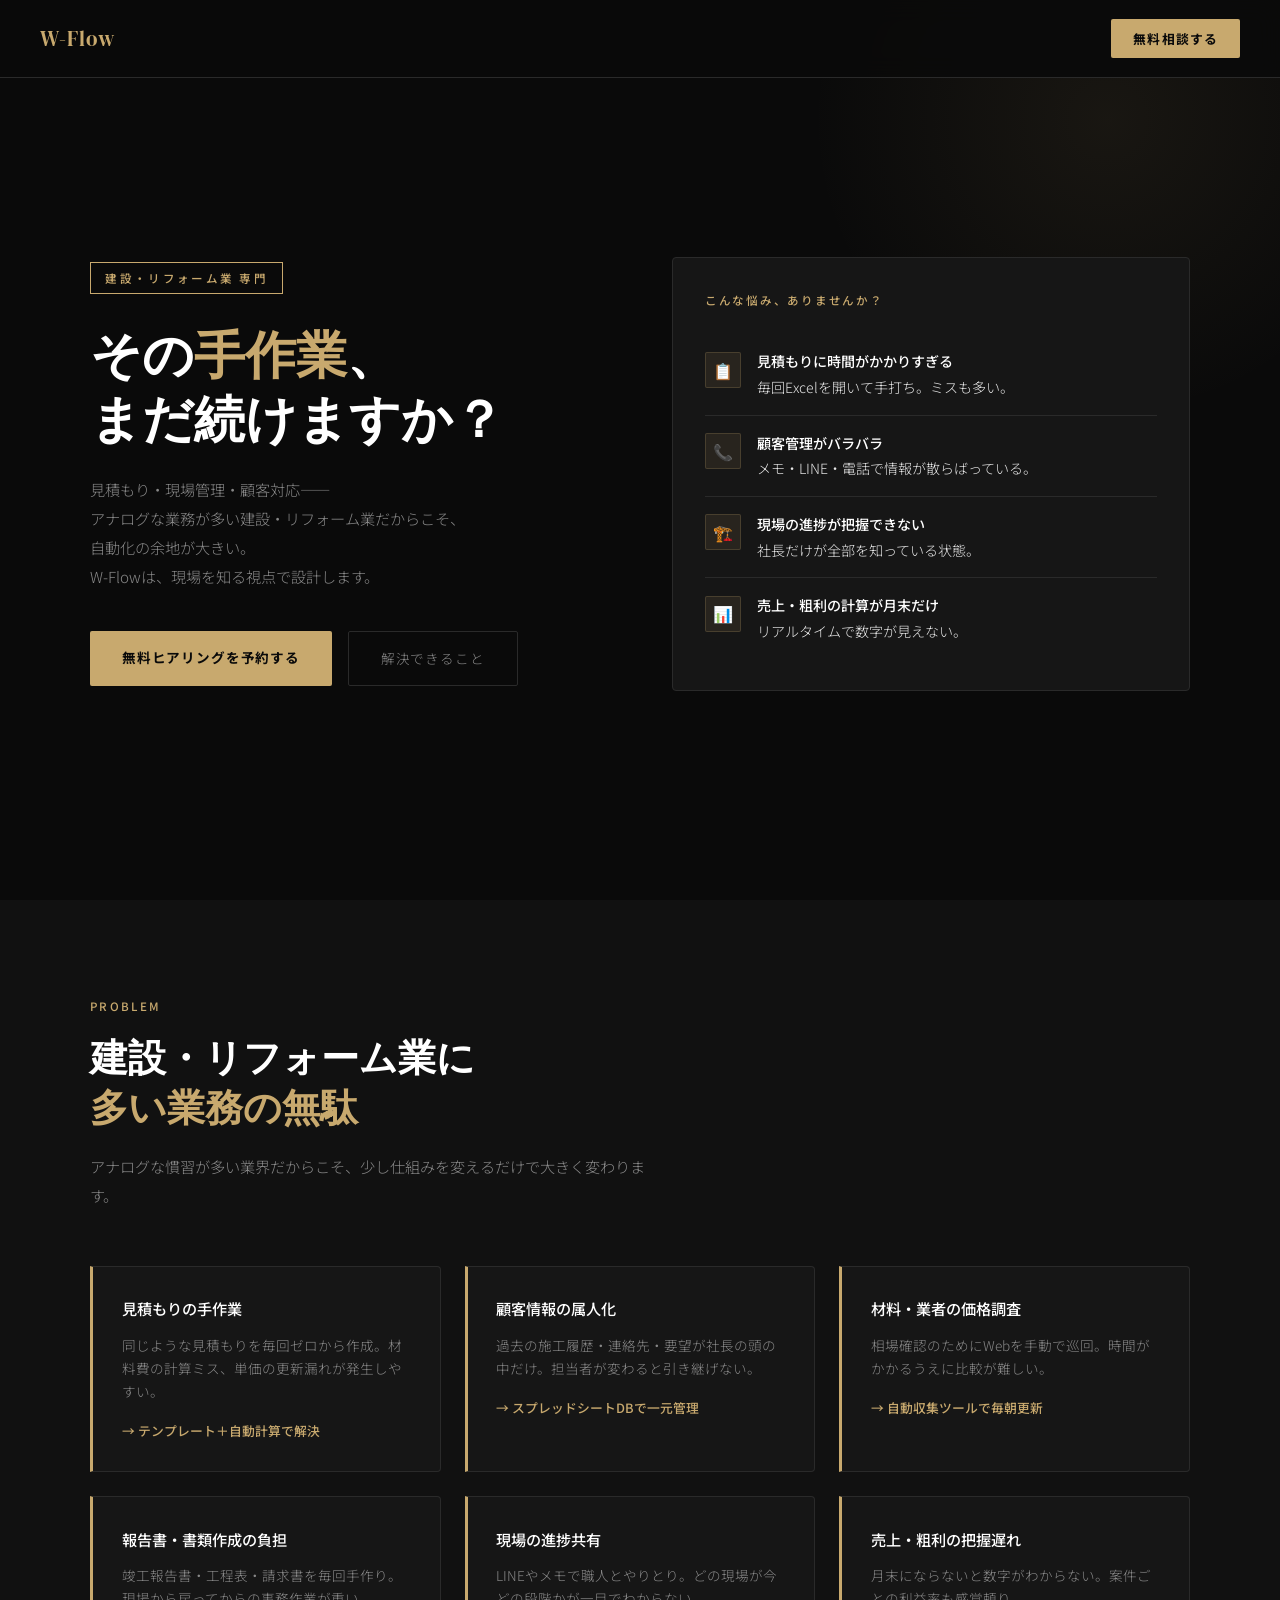
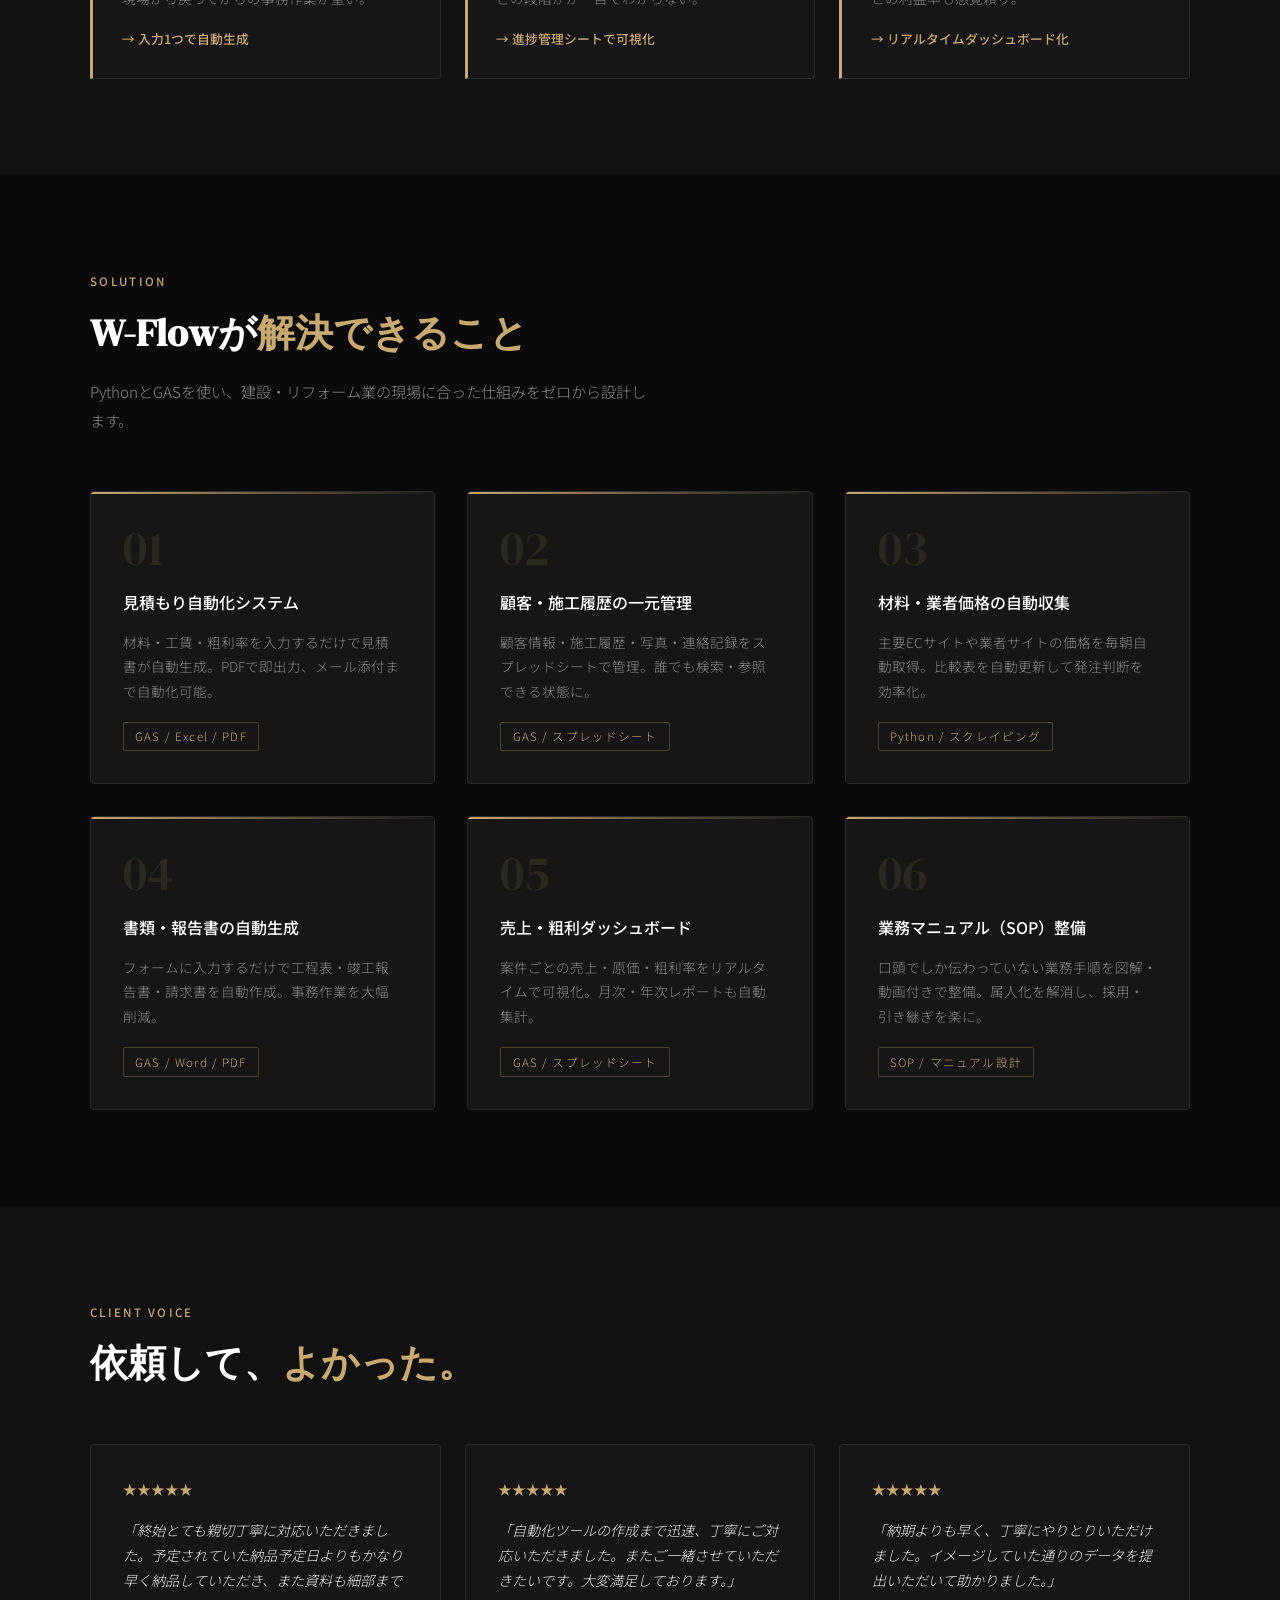
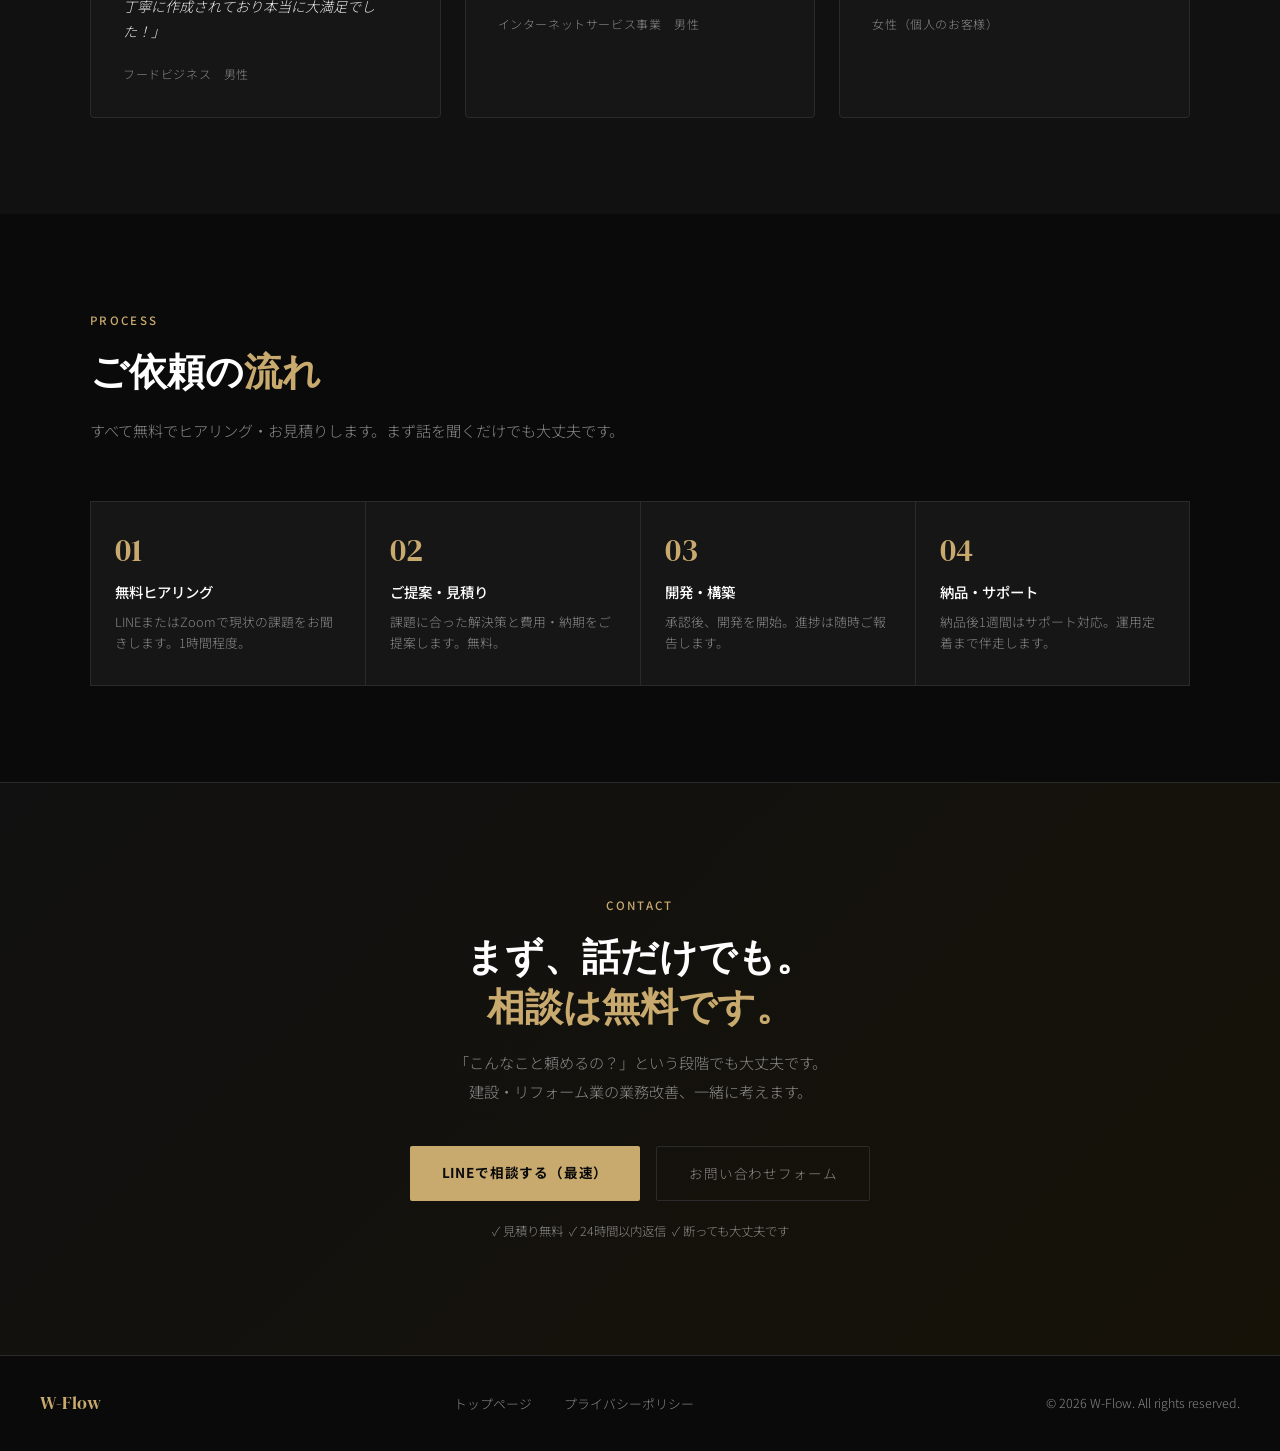
==== construction.html @ d953cd87 "Add files via upload" ====
<!DOCTYPE html>
<html lang="ja">
<head>
<meta charset="UTF-8">
<meta name="viewport" content="width=device-width, initial-scale=1.0">
<title>建設・リフォーム業の業務自動化 | W-Flow</title>
<link rel="preconnect" href="https://fonts.googleapis.com">
<link href="https://fonts.googleapis.com/css2?family=Noto+Sans+JP:wght@300;400;500;700&family=DM+Serif+Display&display=swap" rel="stylesheet">
<style>
  :root {
    --black: #0a0a0a;
    --dark: #111111;
    --card: #161616;
    --border: #2a2a2a;
    --accent: #c8a96e;
    --accent-light: #e8c98e;
    --text: #e8e8e8;
    --muted: #888;
    --white: #ffffff;
  }

  *, *::before, *::after { box-sizing: border-box; margin: 0; padding: 0; }

  html { scroll-behavior: smooth; }

  body {
    background: var(--black);
    color: var(--text);
    font-family: 'Noto Sans JP', sans-serif;
    font-weight: 300;
    line-height: 1.8;
    overflow-x: hidden;
  }

  /* NAV */
  nav {
    position: fixed;
    top: 0; left: 0; right: 0;
    z-index: 100;
    display: flex;
    justify-content: space-between;
    align-items: center;
    padding: 1.2rem 2.5rem;
    background: rgba(10,10,10,0.92);
    backdrop-filter: blur(12px);
    border-bottom: 1px solid var(--border);
  }
  .nav-logo {
    font-family: 'DM Serif Display', serif;
    font-size: 1.3rem;
    color: var(--accent);
    letter-spacing: 0.05em;
    text-decoration: none;
  }
  .nav-cta {
    background: var(--accent);
    color: var(--black);
    padding: 0.5rem 1.4rem;
    border-radius: 2px;
    font-size: 0.8rem;
    font-weight: 700;
    letter-spacing: 0.08em;
    text-decoration: none;
    transition: background 0.2s;
  }
  .nav-cta:hover { background: var(--accent-light); }

  /* HERO */
  .hero {
    min-height: 100vh;
    display: flex;
    align-items: center;
    padding: 8rem 2.5rem 5rem;
    position: relative;
    overflow: hidden;
  }
  .hero::before {
    content: '';
    position: absolute;
    top: -20%; right: -10%;
    width: 600px; height: 600px;
    background: radial-gradient(circle, rgba(200,169,110,0.08) 0%, transparent 70%);
    pointer-events: none;
  }
  .hero-grid {
    display: grid;
    grid-template-columns: 1fr 1fr;
    gap: 4rem;
    max-width: 1100px;
    margin: 0 auto;
    width: 100%;
    align-items: center;
  }
  .hero-eyebrow {
    display: inline-block;
    font-size: 0.72rem;
    font-weight: 500;
    letter-spacing: 0.2em;
    color: var(--accent);
    border: 1px solid var(--accent);
    padding: 0.3rem 0.9rem;
    margin-bottom: 1.8rem;
    text-transform: uppercase;
  }
  .hero h1 {
    font-family: 'DM Serif Display', serif;
    font-size: clamp(2.2rem, 4vw, 3.2rem);
    line-height: 1.25;
    color: var(--white);
    margin-bottom: 1.5rem;
  }
  .hero h1 em {
    font-style: normal;
    color: var(--accent);
  }
  .hero-sub {
    font-size: 0.95rem;
    color: var(--muted);
    margin-bottom: 2.5rem;
    line-height: 1.9;
  }
  .hero-actions { display: flex; gap: 1rem; flex-wrap: wrap; }
  .btn-primary {
    background: var(--accent);
    color: var(--black);
    padding: 0.9rem 2rem;
    font-size: 0.85rem;
    font-weight: 700;
    letter-spacing: 0.06em;
    border: none;
    cursor: pointer;
    text-decoration: none;
    display: inline-block;
    transition: all 0.2s;
    border-radius: 2px;
  }
  .btn-primary:hover { background: var(--accent-light); transform: translateY(-1px); }
  .btn-secondary {
    border: 1px solid var(--border);
    color: var(--muted);
    padding: 0.9rem 2rem;
    font-size: 0.85rem;
    letter-spacing: 0.06em;
    text-decoration: none;
    display: inline-block;
    transition: all 0.2s;
    border-radius: 2px;
  }
  .btn-secondary:hover { border-color: var(--accent); color: var(--accent); }

  /* PAIN */
  .pain-visual {
    background: var(--card);
    border: 1px solid var(--border);
    border-radius: 4px;
    padding: 2rem;
  }
  .pain-visual-title {
    font-size: 0.72rem;
    letter-spacing: 0.15em;
    color: var(--accent);
    text-transform: uppercase;
    margin-bottom: 1.5rem;
    font-weight: 500;
  }
  .pain-item {
    display: flex;
    align-items: flex-start;
    gap: 1rem;
    padding: 1rem 0;
    border-bottom: 1px solid var(--border);
  }
  .pain-item:last-child { border-bottom: none; }
  .pain-icon {
    width: 36px; height: 36px;
    background: rgba(200,169,110,0.1);
    border: 1px solid rgba(200,169,110,0.2);
    border-radius: 2px;
    display: flex;
    align-items: center;
    justify-content: center;
    font-size: 1rem;
    flex-shrink: 0;
    margin-top: 0.1rem;
  }
  .pain-text { font-size: 0.88rem; color: var(--text); line-height: 1.6; }
  .pain-text strong { color: var(--white); font-weight: 500; display: block; margin-bottom: 0.2rem; }

  /* SECTION */
  section { padding: 6rem 2.5rem; }
  .section-inner { max-width: 1100px; margin: 0 auto; }
  .section-label {
    font-size: 0.72rem;
    letter-spacing: 0.2em;
    color: var(--accent);
    text-transform: uppercase;
    font-weight: 500;
    margin-bottom: 1rem;
  }
  .section-title {
    font-family: 'DM Serif Display', serif;
    font-size: clamp(1.8rem, 3vw, 2.6rem);
    color: var(--white);
    line-height: 1.3;
    margin-bottom: 1.2rem;
  }
  .section-title em { font-style: normal; color: var(--accent); }
  .section-desc { color: var(--muted); font-size: 0.95rem; max-width: 560px; line-height: 1.9; }

  /* PROBLEMS */
  .problems { background: var(--dark); }
  .problems-grid {
    display: grid;
    grid-template-columns: repeat(auto-fit, minmax(300px, 1fr));
    gap: 1.5rem;
    margin-top: 3.5rem;
  }
  .problem-card {
    background: var(--card);
    border: 1px solid var(--border);
    border-left: 3px solid var(--accent);
    padding: 1.8rem;
    border-radius: 0 4px 4px 0;
    transition: transform 0.2s;
  }
  .problem-card:hover { transform: translateX(4px); }
  .problem-card h3 {
    font-size: 0.95rem;
    font-weight: 500;
    color: var(--white);
    margin-bottom: 0.7rem;
  }
  .problem-card p { font-size: 0.85rem; color: var(--muted); line-height: 1.7; }
  .problem-arrow {
    color: var(--accent);
    font-size: 0.8rem;
    margin-top: 1rem;
    font-weight: 500;
  }

  /* SOLUTIONS */
  .solutions-grid {
    display: grid;
    grid-template-columns: repeat(auto-fit, minmax(320px, 1fr));
    gap: 2rem;
    margin-top: 3.5rem;
  }
  .solution-card {
    background: var(--card);
    border: 1px solid var(--border);
    padding: 2rem;
    border-radius: 4px;
    position: relative;
    overflow: hidden;
    transition: border-color 0.2s;
  }
  .solution-card::before {
    content: '';
    position: absolute;
    top: 0; left: 0; right: 0;
    height: 2px;
    background: linear-gradient(90deg, var(--accent), transparent);
  }
  .solution-card:hover { border-color: rgba(200,169,110,0.3); }
  .solution-num {
    font-family: 'DM Serif Display', serif;
    font-size: 3rem;
    color: rgba(200,169,110,0.12);
    line-height: 1;
    margin-bottom: 1rem;
  }
  .solution-card h3 {
    font-size: 1rem;
    font-weight: 500;
    color: var(--white);
    margin-bottom: 0.8rem;
  }
  .solution-card p { font-size: 0.85rem; color: var(--muted); line-height: 1.8; }
  .solution-tag {
    display: inline-block;
    margin-top: 1.2rem;
    font-size: 0.72rem;
    letter-spacing: 0.1em;
    color: var(--accent);
    border: 1px solid rgba(200,169,110,0.3);
    padding: 0.2rem 0.7rem;
    border-radius: 2px;
  }

  /* VOICE */
  .voice { background: var(--dark); }
  .voice-grid {
    display: grid;
    grid-template-columns: repeat(auto-fit, minmax(300px, 1fr));
    gap: 1.5rem;
    margin-top: 3.5rem;
  }
  .voice-card {
    background: var(--card);
    border: 1px solid var(--border);
    padding: 2rem;
    border-radius: 4px;
  }
  .voice-stars { color: var(--accent); font-size: 0.85rem; margin-bottom: 1rem; }
  .voice-text { font-size: 0.88rem; color: var(--text); line-height: 1.8; margin-bottom: 1.2rem; font-style: italic; }
  .voice-from { font-size: 0.75rem; color: var(--muted); letter-spacing: 0.05em; }

  /* FLOW */
  .flow-steps {
    display: grid;
    grid-template-columns: repeat(auto-fit, minmax(180px, 1fr));
    gap: 0;
    margin-top: 3.5rem;
    position: relative;
  }
  .flow-step {
    padding: 2rem 1.5rem;
    border: 1px solid var(--border);
    border-right: none;
    position: relative;
    background: var(--card);
  }
  .flow-step:last-child { border-right: 1px solid var(--border); }
  .flow-step-num {
    font-family: 'DM Serif Display', serif;
    font-size: 2rem;
    color: var(--accent);
    line-height: 1;
    margin-bottom: 0.8rem;
  }
  .flow-step h3 { font-size: 0.9rem; font-weight: 500; color: var(--white); margin-bottom: 0.5rem; }
  .flow-step p { font-size: 0.8rem; color: var(--muted); line-height: 1.6; }

  /* CTA */
  .cta-section {
    background: linear-gradient(135deg, #111 0%, #161208 100%);
    border-top: 1px solid var(--border);
    text-align: center;
    padding: 7rem 2.5rem;
  }
  .cta-section .section-title { margin-bottom: 1rem; }
  .cta-section .section-desc { margin: 0 auto 2.5rem; text-align: center; }
  .cta-actions { display: flex; justify-content: center; gap: 1rem; flex-wrap: wrap; }
  .cta-note { font-size: 0.78rem; color: var(--muted); margin-top: 1.2rem; }

  /* FOOTER */
  footer {
    background: var(--black);
    border-top: 1px solid var(--border);
    padding: 2rem 2.5rem;
    display: flex;
    justify-content: space-between;
    align-items: center;
    flex-wrap: wrap;
    gap: 1rem;
  }
  footer a { color: var(--muted); font-size: 0.8rem; text-decoration: none; }
  footer a:hover { color: var(--accent); }
  .footer-logo { font-family: 'DM Serif Display', serif; color: var(--accent); font-size: 1.1rem; }

  /* FADE IN */
  .fade-in { opacity: 0; transform: translateY(20px); transition: opacity 0.6s ease, transform 0.6s ease; }
  .fade-in.visible { opacity: 1; transform: translateY(0); }

  @media (max-width: 768px) {
    nav { padding: 1rem 1.5rem; }
    .hero { padding: 7rem 1.5rem 4rem; }
    .hero-grid { grid-template-columns: 1fr; gap: 3rem; }
    section { padding: 4rem 1.5rem; }
    .flow-steps { grid-template-columns: 1fr 1fr; }
    .flow-step { border-right: 1px solid var(--border); }
  }
</style>
</head>
<body>

<nav>
  <a href="https://wflowhp.pages.dev/" class="nav-logo">W-Flow</a>
  <a href="#contact" class="nav-cta">無料相談する</a>
</nav>

<!-- HERO -->
<section class="hero">
  <div class="hero-grid">
    <div>
      <span class="hero-eyebrow">建設・リフォーム業 専門</span>
      <h1>その<em>手作業</em>、<br>まだ続けますか？</h1>
      <p class="hero-sub">
        見積もり・現場管理・顧客対応——<br>
        アナログな業務が多い建設・リフォーム業だからこそ、<br>
        自動化の余地が大きい。<br>
        W-Flowは、現場を知る視点で設計します。
      </p>
      <div class="hero-actions">
        <a href="#contact" class="btn-primary">無料ヒアリングを予約する</a>
        <a href="#solutions" class="btn-secondary">解決できること</a>
      </div>
    </div>
    <div class="pain-visual fade-in">
      <div class="pain-visual-title">こんな悩み、ありませんか？</div>
      <div class="pain-item">
        <div class="pain-icon">📋</div>
        <div class="pain-text">
          <strong>見積もりに時間がかかりすぎる</strong>
          毎回Excelを開いて手打ち。ミスも多い。
        </div>
      </div>
      <div class="pain-item">
        <div class="pain-icon">📞</div>
        <div class="pain-text">
          <strong>顧客管理がバラバラ</strong>
          メモ・LINE・電話で情報が散らばっている。
        </div>
      </div>
      <div class="pain-item">
        <div class="pain-icon">🏗️</div>
        <div class="pain-text">
          <strong>現場の進捗が把握できない</strong>
          社長だけが全部を知っている状態。
        </div>
      </div>
      <div class="pain-item">
        <div class="pain-icon">📊</div>
        <div class="pain-text">
          <strong>売上・粗利の計算が月末だけ</strong>
          リアルタイムで数字が見えない。
        </div>
      </div>
    </div>
  </div>
</section>

<!-- PROBLEMS -->
<section class="problems">
  <div class="section-inner">
    <div class="section-label">Problem</div>
    <h2 class="section-title">建設・リフォーム業に<br><em>多い業務の無駄</em></h2>
    <p class="section-desc">アナログな慣習が多い業界だからこそ、少し仕組みを変えるだけで大きく変わります。</p>
    <div class="problems-grid">
      <div class="problem-card fade-in">
        <h3>見積もりの手作業</h3>
        <p>同じような見積もりを毎回ゼロから作成。材料費の計算ミス、単価の更新漏れが発生しやすい。</p>
        <div class="problem-arrow">→ テンプレート＋自動計算で解決</div>
      </div>
      <div class="problem-card fade-in">
        <h3>顧客情報の属人化</h3>
        <p>過去の施工履歴・連絡先・要望が社長の頭の中だけ。担当者が変わると引き継げない。</p>
        <div class="problem-arrow">→ スプレッドシートDBで一元管理</div>
      </div>
      <div class="problem-card fade-in">
        <h3>材料・業者の価格調査</h3>
        <p>相場確認のためにWebを手動で巡回。時間がかかるうえに比較が難しい。</p>
        <div class="problem-arrow">→ 自動収集ツールで毎朝更新</div>
      </div>
      <div class="problem-card fade-in">
        <h3>報告書・書類作成の負担</h3>
        <p>竣工報告書・工程表・請求書を毎回手作り。現場から戻ってからの事務作業が重い。</p>
        <div class="problem-arrow">→ 入力1つで自動生成</div>
      </div>
      <div class="problem-card fade-in">
        <h3>現場の進捗共有</h3>
        <p>LINEやメモで職人とやりとり。どの現場が今どの段階かが一目でわからない。</p>
        <div class="problem-arrow">→ 進捗管理シートで可視化</div>
      </div>
      <div class="problem-card fade-in">
        <h3>売上・粗利の把握遅れ</h3>
        <p>月末にならないと数字がわからない。案件ごとの利益率も感覚頼り。</p>
        <div class="problem-arrow">→ リアルタイムダッシュボード化</div>
      </div>
    </div>
  </div>
</section>

<!-- SOLUTIONS -->
<section id="solutions">
  <div class="section-inner">
    <div class="section-label">Solution</div>
    <h2 class="section-title">W-Flowが<em>解決できること</em></h2>
    <p class="section-desc">PythonとGASを使い、建設・リフォーム業の現場に合った仕組みをゼロから設計します。</p>
    <div class="solutions-grid">
      <div class="solution-card fade-in">
        <div class="solution-num">01</div>
        <h3>見積もり自動化システム</h3>
        <p>材料・工賃・粗利率を入力するだけで見積書が自動生成。PDFで即出力、メール添付まで自動化可能。</p>
        <span class="solution-tag">GAS / Excel / PDF</span>
      </div>
      <div class="solution-card fade-in">
        <div class="solution-num">02</div>
        <h3>顧客・施工履歴の一元管理</h3>
        <p>顧客情報・施工履歴・写真・連絡記録をスプレッドシートで管理。誰でも検索・参照できる状態に。</p>
        <span class="solution-tag">GAS / スプレッドシート</span>
      </div>
      <div class="solution-card fade-in">
        <div class="solution-num">03</div>
        <h3>材料・業者価格の自動収集</h3>
        <p>主要ECサイトや業者サイトの価格を毎朝自動取得。比較表を自動更新して発注判断を効率化。</p>
        <span class="solution-tag">Python / スクレイピング</span>
      </div>
      <div class="solution-card fade-in">
        <div class="solution-num">04</div>
        <h3>書類・報告書の自動生成</h3>
        <p>フォームに入力するだけで工程表・竣工報告書・請求書を自動作成。事務作業を大幅削減。</p>
        <span class="solution-tag">GAS / Word / PDF</span>
      </div>
      <div class="solution-card fade-in">
        <div class="solution-num">05</div>
        <h3>売上・粗利ダッシュボード</h3>
        <p>案件ごとの売上・原価・粗利率をリアルタイムで可視化。月次・年次レポートも自動集計。</p>
        <span class="solution-tag">GAS / スプレッドシート</span>
      </div>
      <div class="solution-card fade-in">
        <div class="solution-num">06</div>
        <h3>業務マニュアル（SOP）整備</h3>
        <p>口頭でしか伝わっていない業務手順を図解・動画付きで整備。属人化を解消し、採用・引き継ぎを楽に。</p>
        <span class="solution-tag">SOP / マニュアル設計</span>
      </div>
    </div>
  </div>
</section>

<!-- VOICE -->
<section class="voice">
  <div class="section-inner">
    <div class="section-label">Client Voice</div>
    <h2 class="section-title">依頼して、<em>よかった。</em></h2>
    <div class="voice-grid">
      <div class="voice-card fade-in">
        <div class="voice-stars">★★★★★</div>
        <p class="voice-text">「終始とても親切丁寧に対応いただきました。予定されていた納品予定日よりもかなり早く納品していただき、また資料も細部まで丁寧に作成されており本当に大満足でした！」</p>
        <div class="voice-from">フードビジネス　男性</div>
      </div>
      <div class="voice-card fade-in">
        <div class="voice-stars">★★★★★</div>
        <p class="voice-text">「自動化ツールの作成まで迅速、丁寧にご対応いただきました。またご一緒させていただきたいです。大変満足しております。」</p>
        <div class="voice-from">インターネットサービス事業　男性</div>
      </div>
      <div class="voice-card fade-in">
        <div class="voice-stars">★★★★★</div>
        <p class="voice-text">「納期よりも早く、丁寧にやりとりいただけました。イメージしていた通りのデータを提出いただいて助かりました。」</p>
        <div class="voice-from">女性（個人のお客様）</div>
      </div>
    </div>
  </div>
</section>

<!-- FLOW -->
<section>
  <div class="section-inner">
    <div class="section-label">Process</div>
    <h2 class="section-title">ご依頼の<em>流れ</em></h2>
    <p class="section-desc">すべて無料でヒアリング・お見積りします。まず話を聞くだけでも大丈夫です。</p>
    <div class="flow-steps">
      <div class="flow-step fade-in">
        <div class="flow-step-num">01</div>
        <h3>無料ヒアリング</h3>
        <p>LINEまたはZoomで現状の課題をお聞きします。1時間程度。</p>
      </div>
      <div class="flow-step fade-in">
        <div class="flow-step-num">02</div>
        <h3>ご提案・見積り</h3>
        <p>課題に合った解決策と費用・納期をご提案します。無料。</p>
      </div>
      <div class="flow-step fade-in">
        <div class="flow-step-num">03</div>
        <h3>開発・構築</h3>
        <p>承認後、開発を開始。進捗は随時ご報告します。</p>
      </div>
      <div class="flow-step fade-in">
        <div class="flow-step-num">04</div>
        <h3>納品・サポート</h3>
        <p>納品後1週間はサポート対応。運用定着まで伴走します。</p>
      </div>
    </div>
  </div>
</section>

<!-- CTA -->
<section class="cta-section" id="contact">
  <div class="section-label" style="text-align:center;">Contact</div>
  <h2 class="section-title">まず、話だけでも。<br><em>相談は無料です。</em></h2>
  <p class="section-desc">「こんなこと頼めるの？」という段階でも大丈夫です。<br>建設・リフォーム業の業務改善、一緒に考えます。</p>
  <div class="cta-actions">
    <a href="https://lin.ee/01ZHw9z" class="btn-primary">LINEで相談する（最速）</a>
    <a href="https://wflowhp.pages.dev/#contact" class="btn-secondary">お問い合わせフォーム</a>
  </div>
  <p class="cta-note">✓ 見積り無料 &nbsp;✓ 24時間以内返信 &nbsp;✓ 断っても大丈夫です</p>
</section>

<footer>
  <span class="footer-logo">W-Flow</span>
  <div style="display:flex;gap:2rem;">
    <a href="https://wflowhp.pages.dev/">トップページ</a>
    <a href="https://wflowhp.pages.dev/privacy.html">プライバシーポリシー</a>
  </div>
  <span style="font-size:0.78rem;color:var(--muted);">© 2026 W-Flow. All rights reserved.</span>
</footer>

<script>
  const observer = new IntersectionObserver((entries) => {
    entries.forEach(entry => {
      if (entry.isIntersecting) {
        entry.target.classList.add('visible');
      }
    });
  }, { threshold: 0.1 });
  document.querySelectorAll('.fade-in').forEach(el => observer.observe(el));
</script>

</body>
</html>
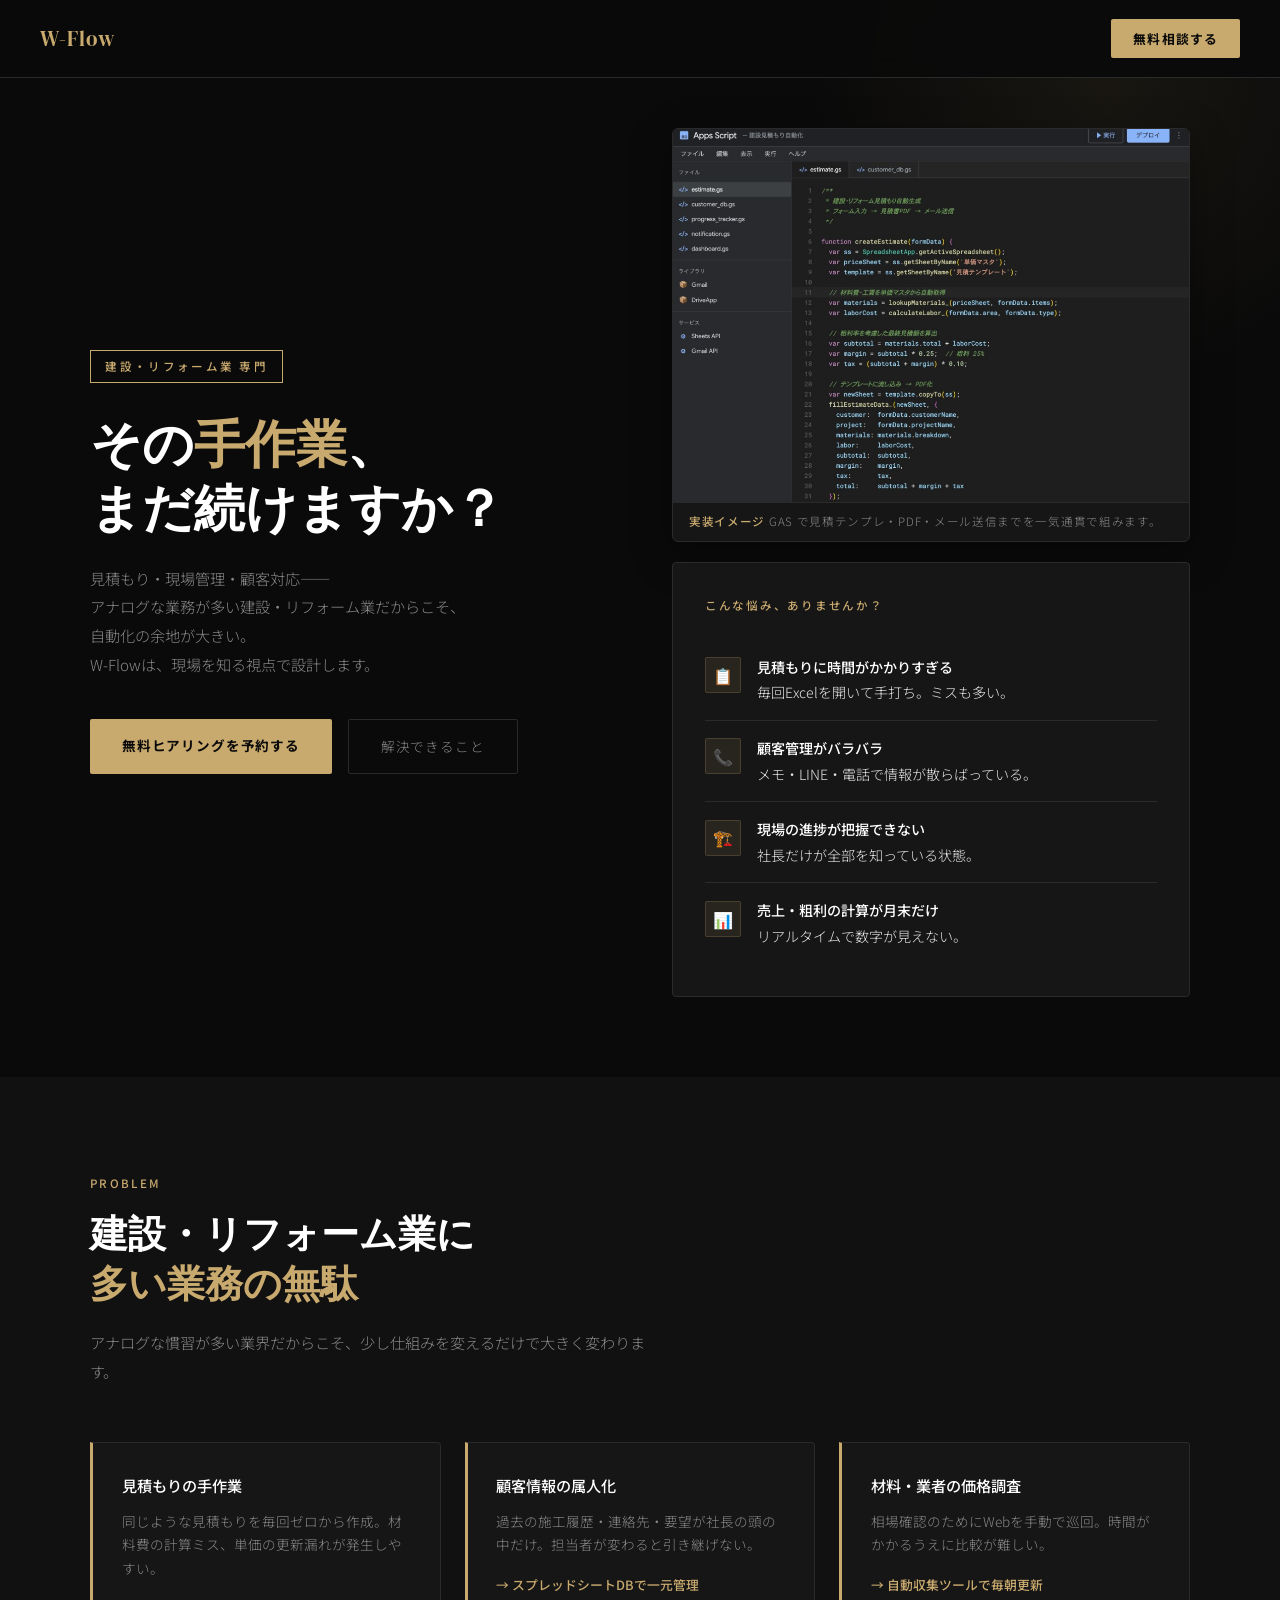
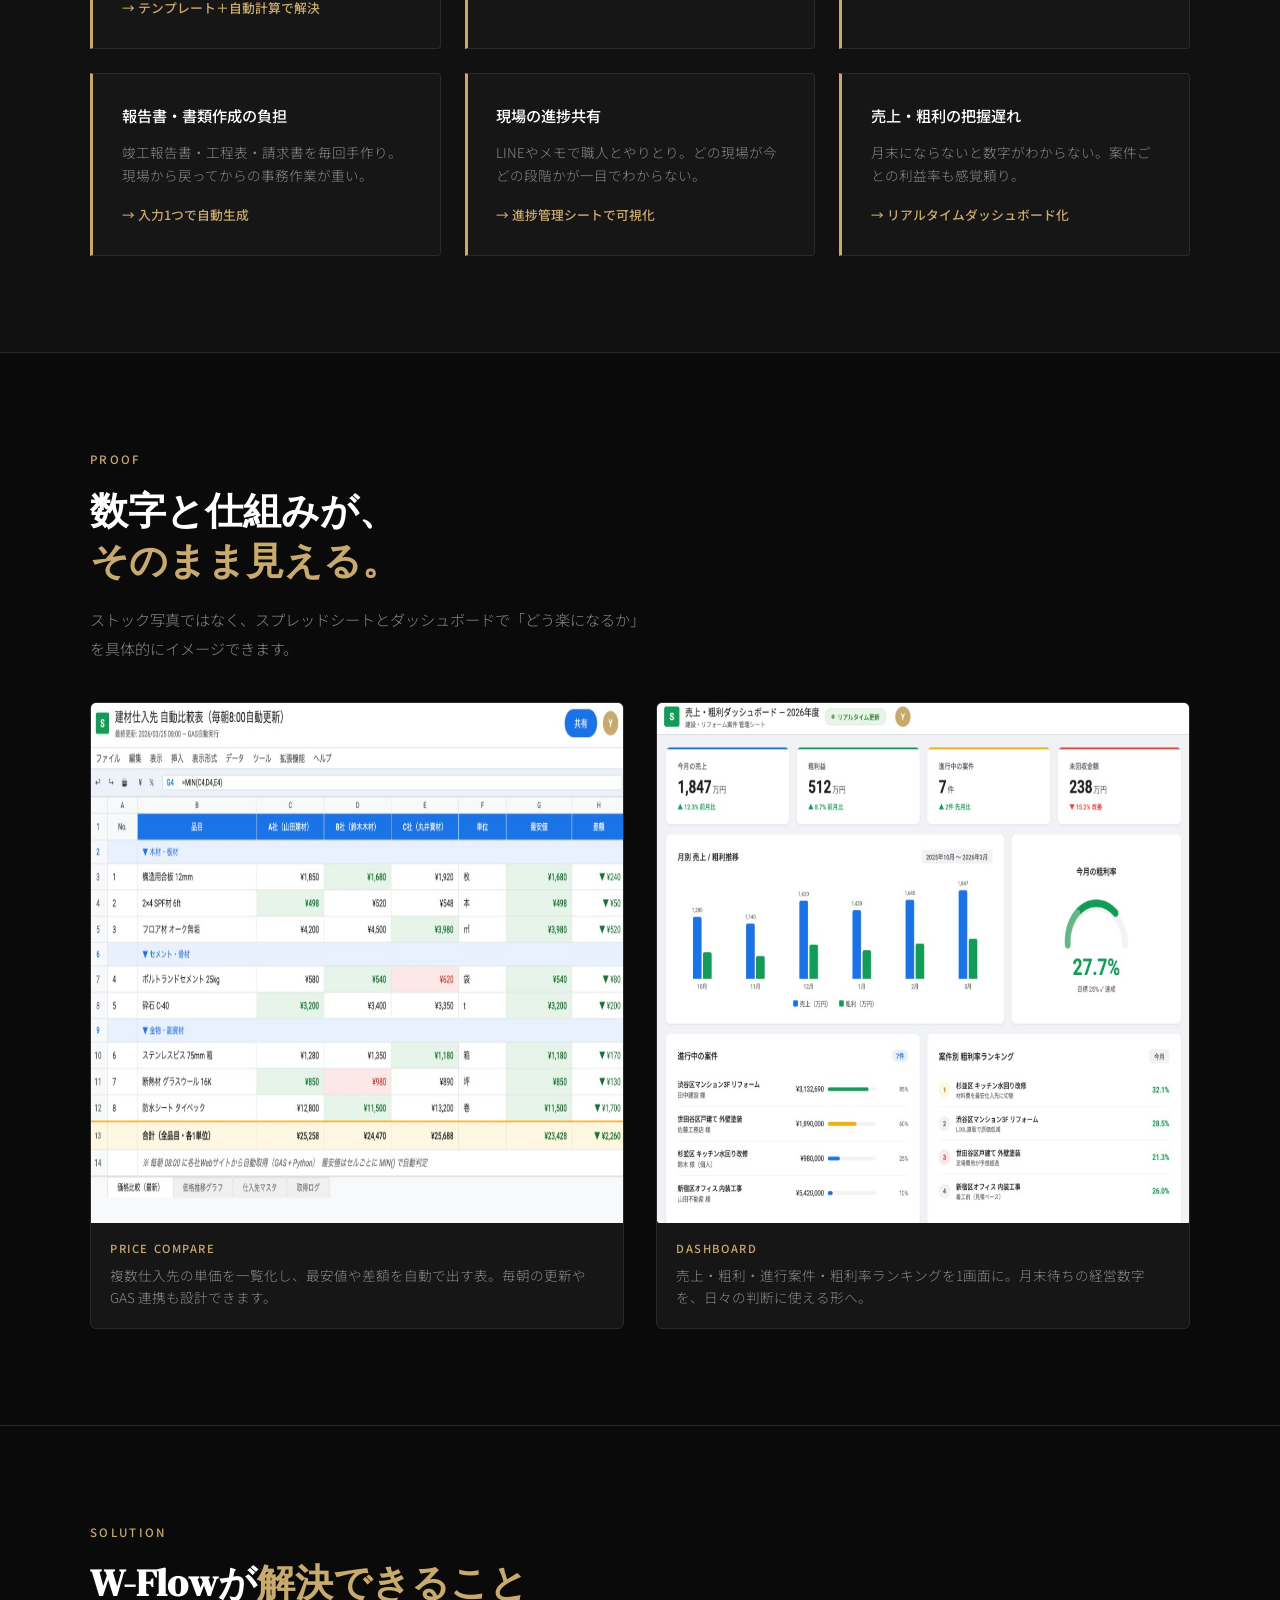
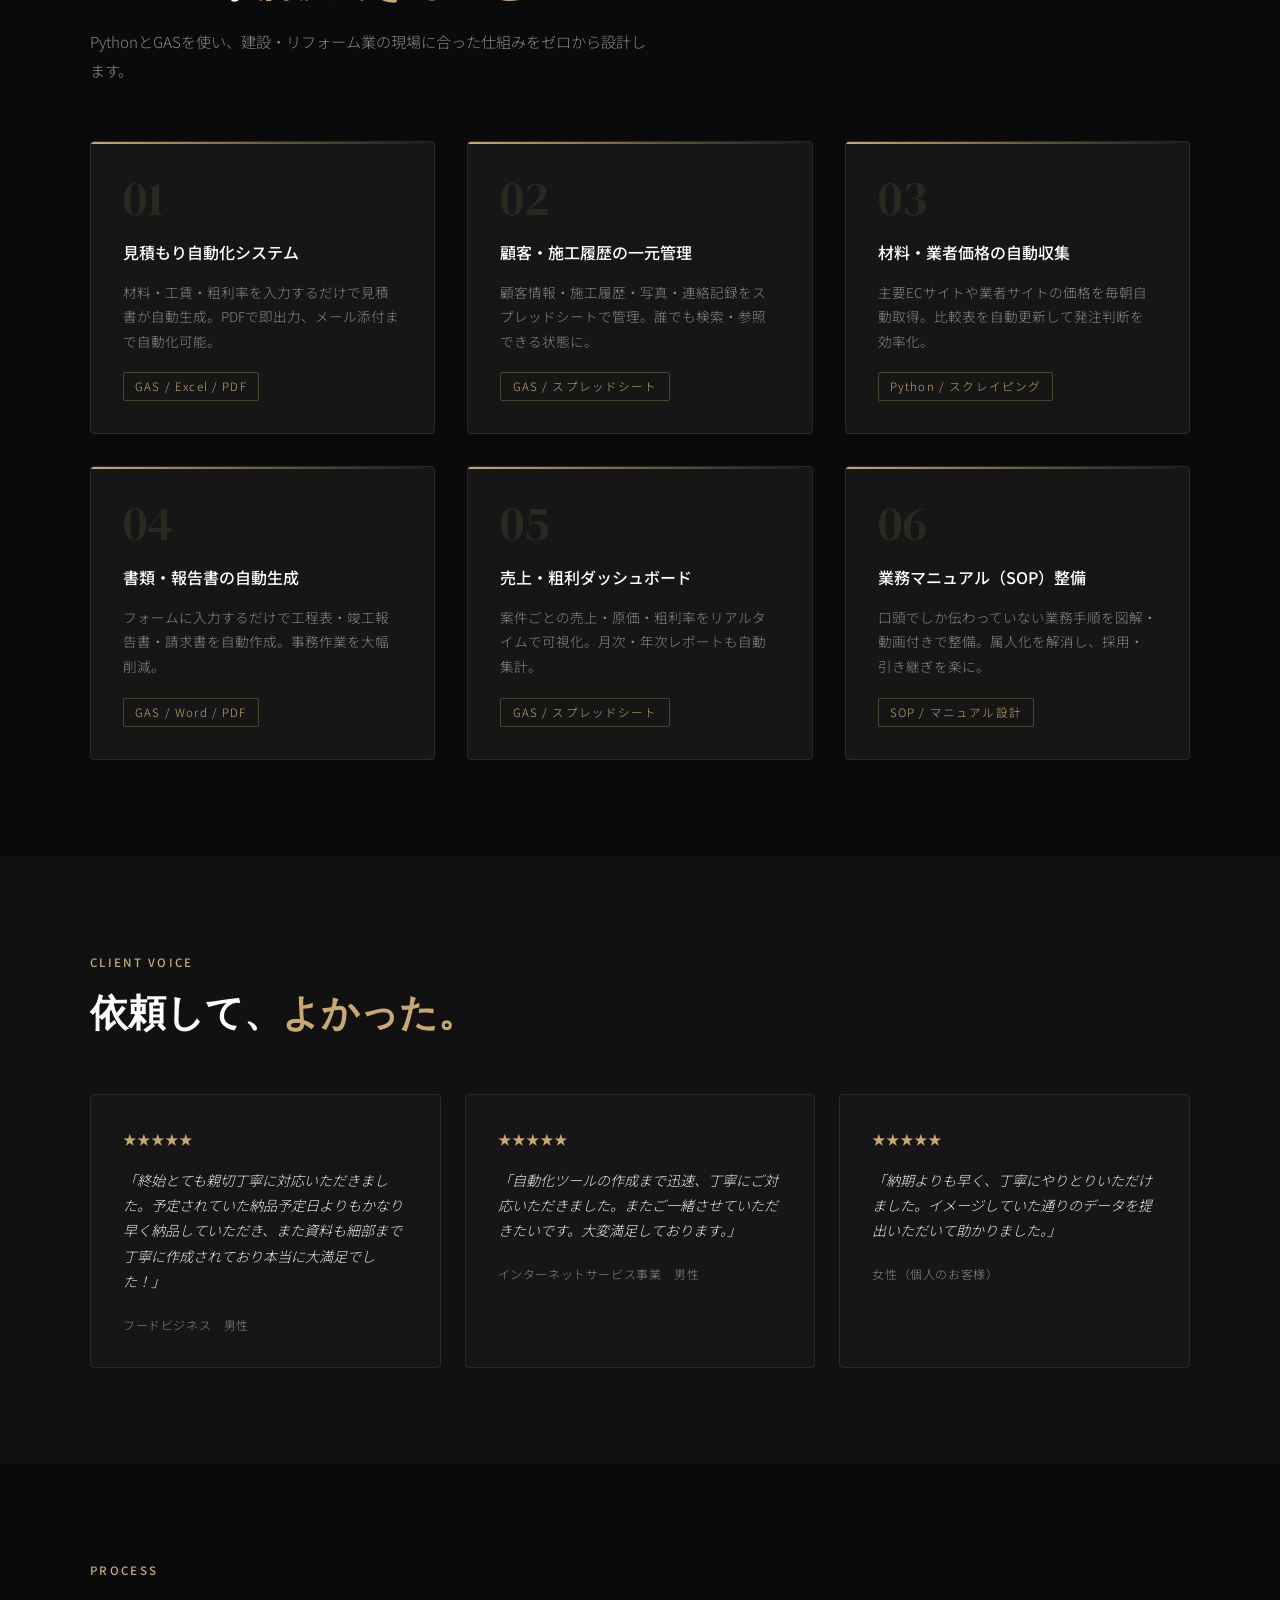
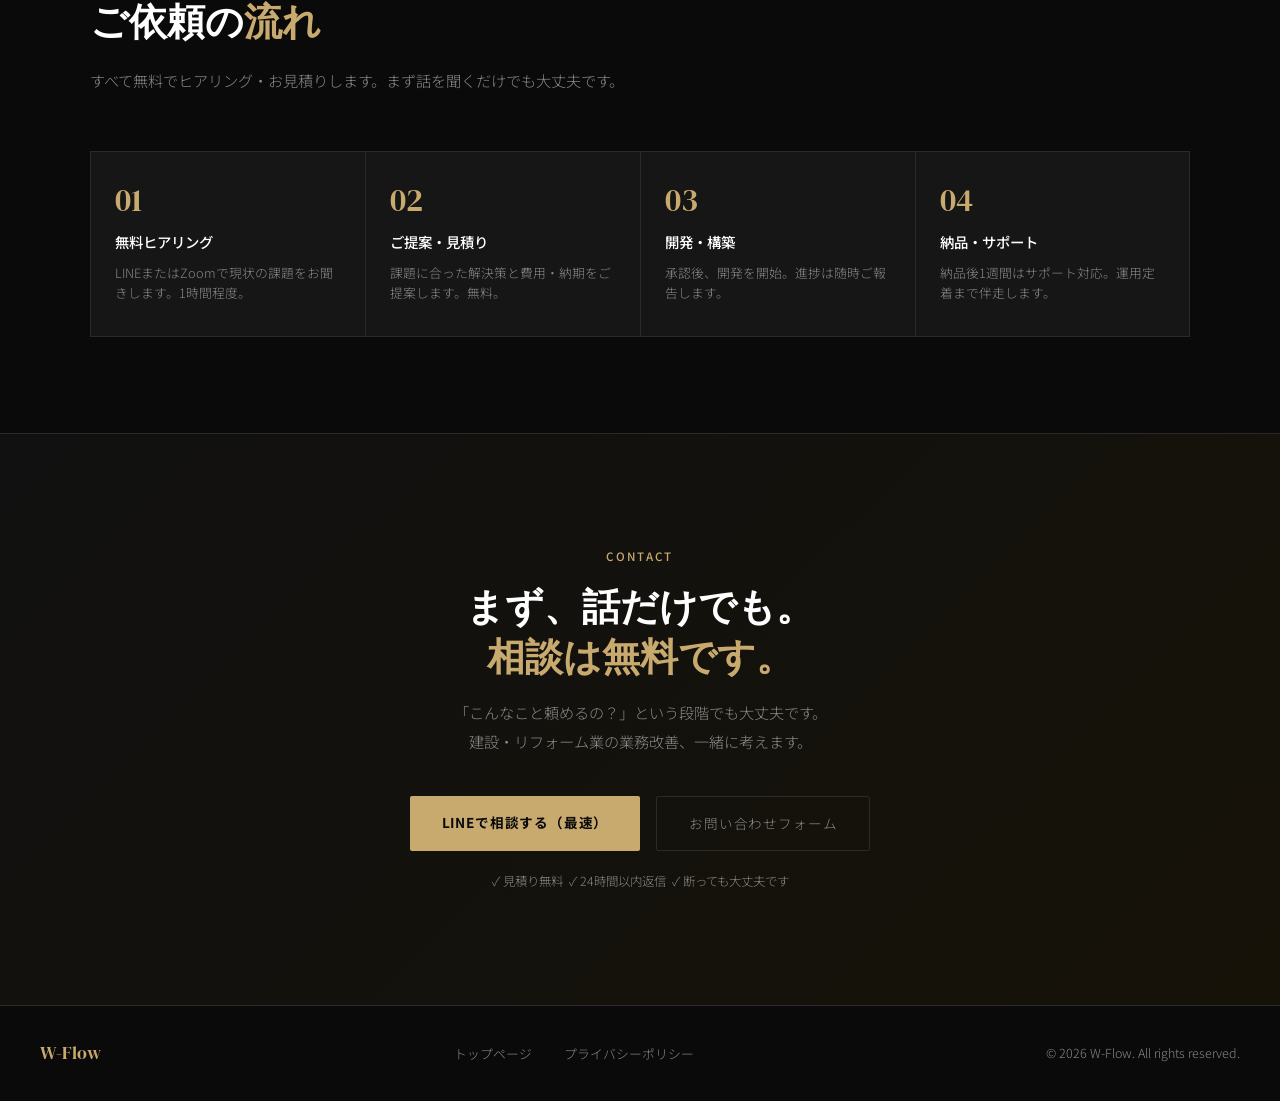
==== commit 8bbf8382: "feat(construction): LPに実装イメージ画像とProofセクションを追加 - ヒーローにGASエディタスクショ、建材比較表・ダッシュボードの2枚をProofで掲載 - assets " ====
--- a/construction.html
+++ b/construction.html
@@ -186,6 +186,63 @@
   .pain-text { font-size: 0.88rem; color: var(--text); line-height: 1.6; }
   .pain-text strong { color: var(--white); font-weight: 500; display: block; margin-bottom: 0.2rem; }
 
+  .hero-right { display: flex; flex-direction: column; gap: 1.25rem; }
+  .hero-screen-wrap {
+    background: var(--card);
+    border: 1px solid var(--border);
+    border-radius: 6px;
+    overflow: hidden;
+    box-shadow: 0 12px 40px rgba(0,0,0,0.35);
+  }
+  .hero-screen-wrap img {
+    width: 100%;
+    height: auto;
+    display: block;
+    vertical-align: bottom;
+  }
+  .hero-screen-caption {
+    font-size: 0.72rem;
+    color: var(--muted);
+    padding: 0.65rem 1rem;
+    border-top: 1px solid var(--border);
+    letter-spacing: 0.06em;
+    line-height: 1.5;
+  }
+  .hero-screen-caption strong { color: var(--accent); font-weight: 500; }
+
+  /* SHOWCASE (実装イメージ) */
+  .showcase { background: var(--black); border-top: 1px solid var(--border); border-bottom: 1px solid var(--border); }
+  .showcase-grid {
+    display: grid;
+    grid-template-columns: 1fr 1fr;
+    gap: 2rem;
+    margin-top: 2.5rem;
+  }
+  .showcase-card {
+    background: var(--card);
+    border: 1px solid var(--border);
+    border-radius: 6px;
+    overflow: hidden;
+    transition: border-color 0.2s;
+  }
+  .showcase-card:hover { border-color: rgba(200,169,110,0.35); }
+  .showcase-card img { width: 100%; display: block; vertical-align: bottom; }
+  .showcase-cap {
+    padding: 1rem 1.2rem 1.2rem;
+    font-size: 0.85rem;
+    color: var(--muted);
+    line-height: 1.65;
+  }
+  .showcase-cap .cap-label {
+    font-size: 0.7rem;
+    letter-spacing: 0.14em;
+    text-transform: uppercase;
+    color: var(--accent);
+    font-weight: 500;
+    display: block;
+    margin-bottom: 0.35rem;
+  }
+
   /* SECTION */
   section { padding: 6rem 2.5rem; }
   .section-inner { max-width: 1100px; margin: 0 auto; }
@@ -369,6 +426,7 @@
     section { padding: 4rem 1.5rem; }
     .flow-steps { grid-template-columns: 1fr 1fr; }
     .flow-step { border-right: 1px solid var(--border); }
+    .showcase-grid { grid-template-columns: 1fr; }
   }
 </style>
 </head>
@@ -396,34 +454,40 @@
         <a href="#solutions" class="btn-secondary">解決できること</a>
       </div>
     </div>
-    <div class="pain-visual fade-in">
-      <div class="pain-visual-title">こんな悩み、ありませんか？</div>
-      <div class="pain-item">
-        <div class="pain-icon">📋</div>
-        <div class="pain-text">
-          <strong>見積もりに時間がかかりすぎる</strong>
-          毎回Excelを開いて手打ち。ミスも多い。
+    <div class="hero-right fade-in">
+      <div class="hero-screen-wrap">
+        <img src="assets/hero-construction.png" width="800" height="500" alt="Google Apps Script で建設見積もりを自動化するコード例（画面イメージ）" loading="eager">
+        <p class="hero-screen-caption"><strong>実装イメージ</strong> GAS で見積テンプレ・PDF・メール送信までを一気通貫で組みます。</p>
+      </div>
+      <div class="pain-visual">
+        <div class="pain-visual-title">こんな悩み、ありませんか？</div>
+        <div class="pain-item">
+          <div class="pain-icon">📋</div>
+          <div class="pain-text">
+            <strong>見積もりに時間がかかりすぎる</strong>
+            毎回Excelを開いて手打ち。ミスも多い。
+          </div>
         </div>
-      </div>
-      <div class="pain-item">
-        <div class="pain-icon">📞</div>
-        <div class="pain-text">
-          <strong>顧客管理がバラバラ</strong>
-          メモ・LINE・電話で情報が散らばっている。
+        <div class="pain-item">
+          <div class="pain-icon">📞</div>
+          <div class="pain-text">
+            <strong>顧客管理がバラバラ</strong>
+            メモ・LINE・電話で情報が散らばっている。
+          </div>
         </div>
-      </div>
-      <div class="pain-item">
-        <div class="pain-icon">🏗️</div>
-        <div class="pain-text">
-          <strong>現場の進捗が把握できない</strong>
-          社長だけが全部を知っている状態。
+        <div class="pain-item">
+          <div class="pain-icon">🏗️</div>
+          <div class="pain-text">
+            <strong>現場の進捗が把握できない</strong>
+            社長だけが全部を知っている状態。
+          </div>
         </div>
-      </div>
-      <div class="pain-item">
-        <div class="pain-icon">📊</div>
-        <div class="pain-text">
-          <strong>売上・粗利の計算が月末だけ</strong>
-          リアルタイムで数字が見えない。
+        <div class="pain-item">
+          <div class="pain-icon">📊</div>
+          <div class="pain-text">
+            <strong>売上・粗利の計算が月末だけ</strong>
+            リアルタイムで数字が見えない。
+          </div>
         </div>
       </div>
     </div>
@@ -467,6 +531,31 @@
         <p>月末にならないと数字がわからない。案件ごとの利益率も感覚頼り。</p>
         <div class="problem-arrow">→ リアルタイムダッシュボード化</div>
       </div>
+    </div>
+  </div>
+</section>
+
+<!-- SHOWCASE: スプレッドシート・ダッシュボード -->
+<section class="showcase">
+  <div class="section-inner">
+    <div class="section-label">Proof</div>
+    <h2 class="section-title">数字と仕組みが、<br><em>そのまま見える。</em></h2>
+    <p class="section-desc">ストック写真ではなく、スプレッドシートとダッシュボードで「どう楽になるか」を具体的にイメージできます。</p>
+    <div class="showcase-grid">
+      <figure class="showcase-card fade-in">
+        <img src="assets/scene-worker.png" width="900" height="520" alt="建材仕入先の価格を複数社で比較するスプレッドシート（画面イメージ）" loading="lazy">
+        <figcaption class="showcase-cap">
+          <span class="cap-label">Price compare</span>
+          複数仕入先の単価を一覧化し、最安値や差額を自動で出す表。毎朝の更新や GAS 連携も設計できます。
+        </figcaption>
+      </figure>
+      <figure class="showcase-card fade-in">
+        <img src="assets/scene-manager.png" width="900" height="520" alt="売上・粗利・案件進捗を可視化するダッシュボード（画面イメージ）" loading="lazy">
+        <figcaption class="showcase-cap">
+          <span class="cap-label">Dashboard</span>
+          売上・粗利・進行案件・粗利率ランキングを1画面に。月末待ちの経営数字を、日々の判断に使える形へ。
+        </figcaption>
+      </figure>
     </div>
   </div>
 </section>
